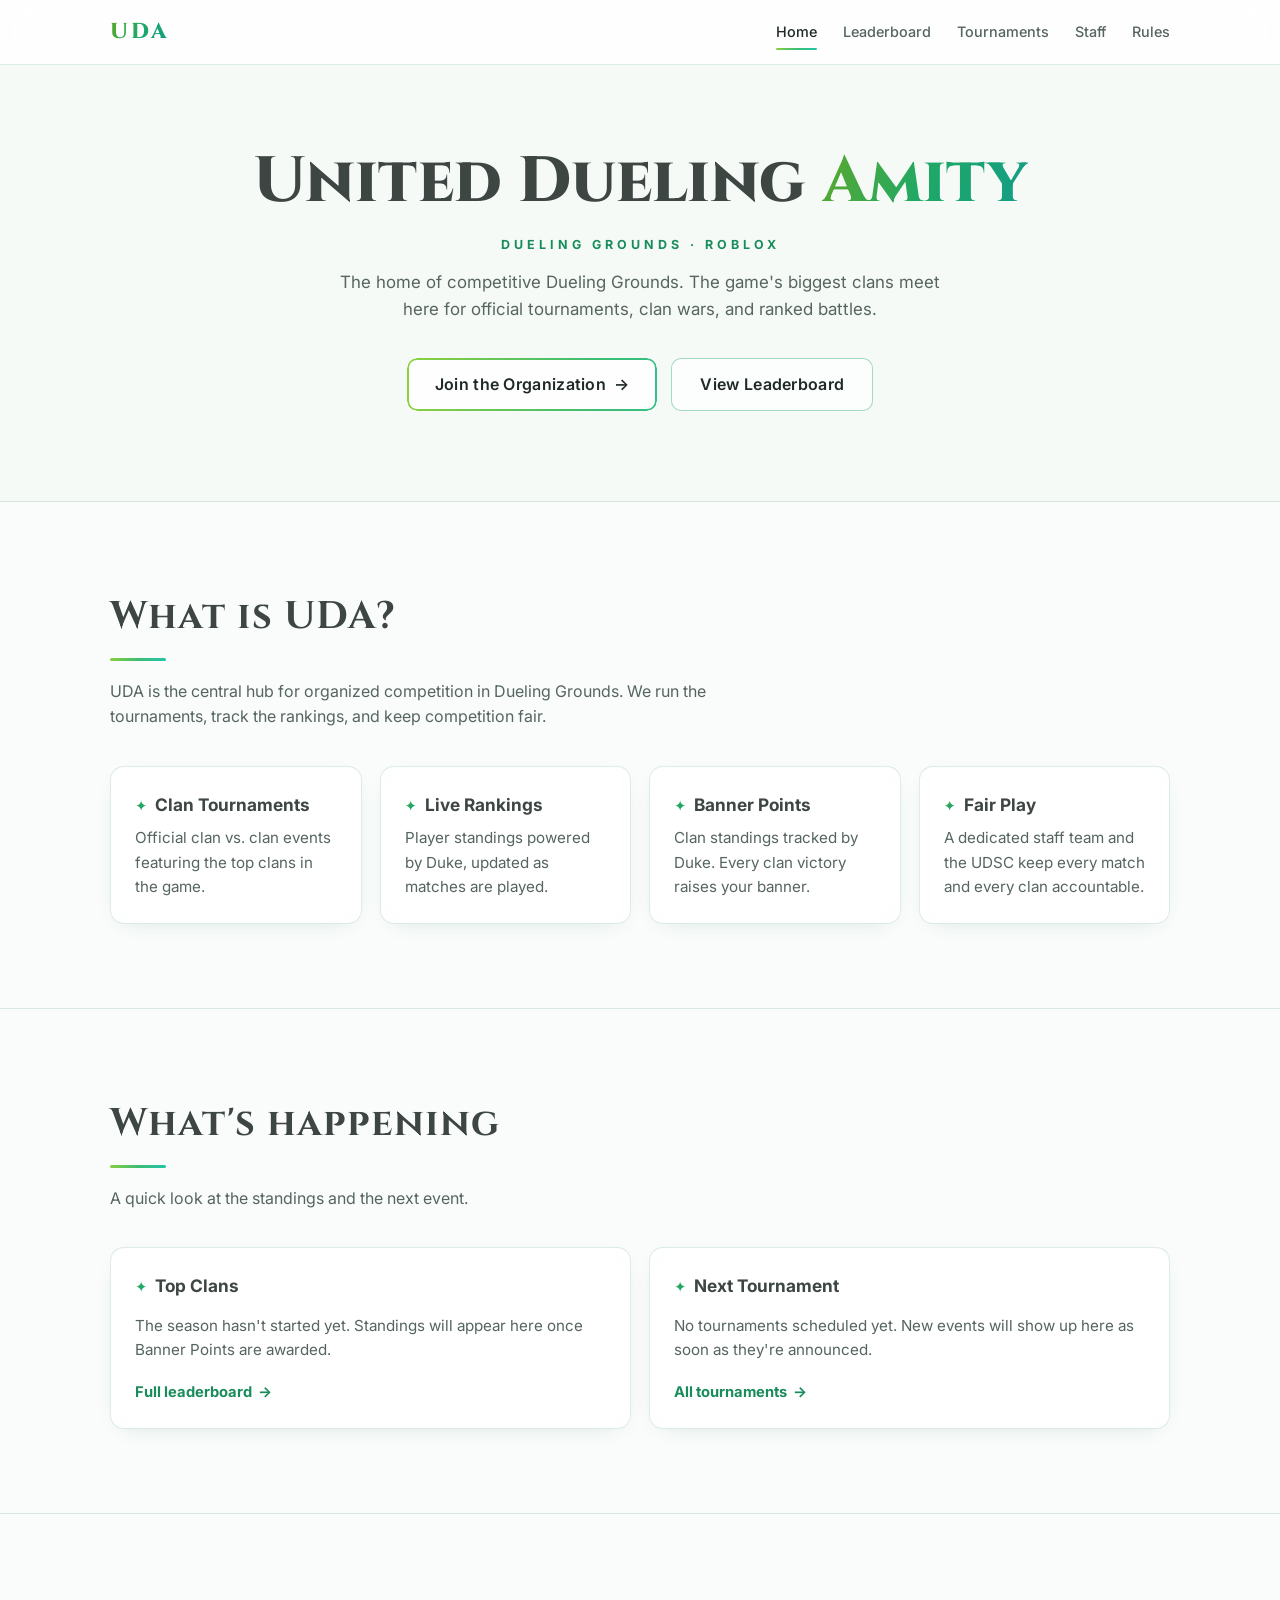
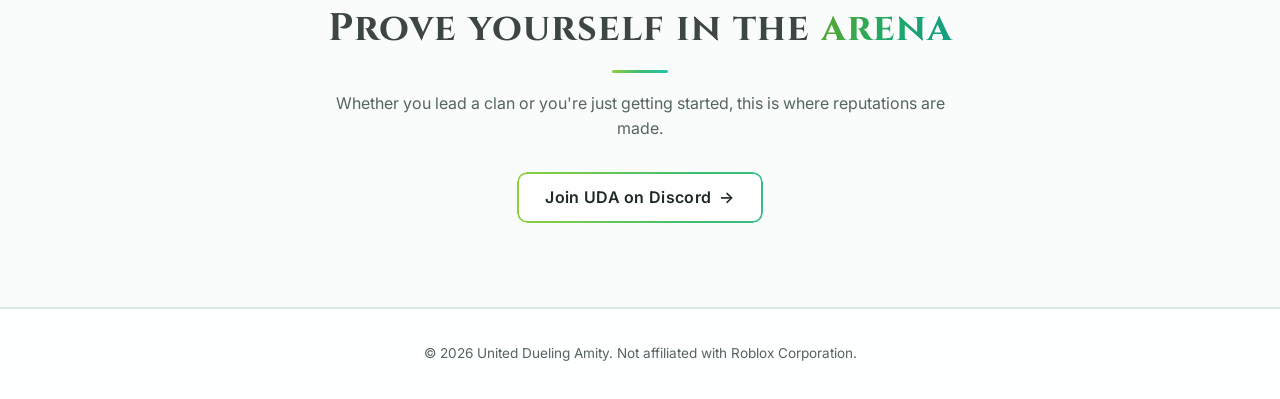
==== index.html @ a8c9b2de "Update Discord invite links in index.html" ====
<!DOCTYPE html>
<html lang="en">
<head>
<meta charset="UTF-8">
<meta name="viewport" content="width=device-width, initial-scale=1.0">
<title>United Dueling Amity (UDA) | Dueling Grounds Clan Tournaments</title>
<meta name="description" content="The United Dueling Amity (UDA) is the home of competitive Dueling Grounds on Roblox. Clan tournaments, live rankings, Banner Points, and the UDSC.">
<meta property="og:title" content="United Dueling Amity (UDA) | Dueling Grounds Clan Tournaments">
<meta property="og:description" content="The United Dueling Amity (UDA) is the home of competitive Dueling Grounds on Roblox. Clan tournaments, live rankings, Banner Points, and the UDSC.">
<meta property="og:type" content="website">
<meta property="og:image" content="https://unitedduelingamity.org/uda-logo.jpg">
<meta name="theme-color" content="#f6faf7">
<link rel="icon" href="favicon.ico" sizes="any">
<link rel="icon" type="image/png" href="favicon.png">
<link rel="apple-touch-icon" href="apple-touch-icon.png">
<link rel="preconnect" href="https://fonts.googleapis.com">
<link rel="preconnect" href="https://fonts.gstatic.com" crossorigin>
<link href="https://fonts.googleapis.com/css2?family=Cinzel:wght@500;700;800&family=Inter:wght@400;500;600;700&display=swap" rel="stylesheet">
<link rel="stylesheet" href="style.css">
<script type="application/ld+json">
{
  "@context": "https://schema.org",
  "@type": "Organization",
  "name": "United Dueling Amity",
  "alternateName": "UDA",
  "url": "https://unitedduelingamity.org",
  "logo": "https://unitedduelingamity.org/uda-logo.jpg",
  "description": "The competitive hub for Dueling Grounds clan tournaments on Roblox."
}
</script>
</head>
<body data-page="home">
<div class="site-bg" aria-hidden="true"></div>

<nav>
  <div class="wrap">
    <a href="./" class="logo"><img src="favicon.png" alt="" onerror="this.remove()"><span class="grad-text">UDA</span></a>
    <button class="menu-btn" aria-label="Menu">&#9776;</button>
    <div class="links">
      <a href="./" data-page="home">Home</a>
      <a href="leaderboard.html" data-page="leaderboard">Leaderboard</a>
      <a href="tournaments.html" data-page="tournaments">Tournaments</a>
      <a href="staff.html" data-page="staff">Staff</a>
      <a href="rules.html" data-page="rules">Rules</a>
    </div>
  </div>
</nav>

<header class="hero">
  <div class="wrap">
    <img class="hero-logo" src="uda-logo.jpg" alt="United Dueling Amity logo"
         onerror="this.remove(); document.getElementById('hero-title').classList.remove('sr-only');">
    <h1 id="hero-title" class="sr-only">United Dueling <span class="grad-text">Amity</span></h1>
    <div class="eyebrow">Dueling Grounds &middot; Roblox</div>
    <p>The home of competitive Dueling Grounds. The game's biggest clans meet here for official tournaments, clan wars, and ranked battles.</p>
    <div class="btns">
      <a class="btn btn-primary" href="https://discord.gg/K6JbJSNu7H" target="_blank" rel="noopener">Join the Organization <span class="arrow">&rarr;</span></a>
      <a class="btn btn-ghost" href="leaderboard.html">View Leaderboard</a>
    </div>
  </div>
</header>

<section id="about">
  <div class="wrap reveal">
    <h2>What is UDA?</h2>
    <div class="divider"></div>
    <p class="sub">UDA is the central hub for organized competition in Dueling Grounds. We run the tournaments, track the rankings, and keep competition fair.</p>
    <div class="grid">
      <div class="card"><h3>Clan Tournaments</h3><p>Official clan vs. clan events featuring the top clans in the game.</p></div>
      <div class="card"><h3>Live Rankings</h3><p>Player standings powered by Duke, updated as matches are played.</p></div>
      <div class="card"><h3>Banner Points</h3><p>Clan standings tracked by Duke. Every clan victory raises your banner.</p></div>
      <div class="card"><h3>Fair Play</h3><p>A dedicated staff team and the UDSC keep every match and every clan accountable.</p></div>
    </div>
  </div>
</section>

<section id="happening">
  <div class="wrap reveal">
    <h2>What's happening</h2>
    <div class="divider"></div>
    <p class="sub">A quick look at the standings and the next event.</p>
    <div class="preview-grid">
      <div class="card preview">
        <h3>Top Clans</h3>
        <div class="preview-body" id="preview-clans">
          <p class="muted">The season hasn't started yet. Standings will appear here once Banner Points are awarded.</p>
        </div>
        <a class="text-link" href="leaderboard.html">Full leaderboard <span>&rarr;</span></a>
      </div>
      <div class="card preview">
        <h3>Next Tournament</h3>
        <div class="preview-body" id="preview-event">
          <p class="muted">No tournaments scheduled yet. New events will show up here as soon as they're announced.</p>
        </div>
        <a class="text-link" href="tournaments.html">All tournaments <span>&rarr;</span></a>
      </div>
    </div>
  </div>
</section>

<section class="cta">
  <div class="wrap reveal">
    <h2>Prove yourself in the <span class="grad-text">arena</span></h2>
    <div class="divider"></div>
    <p class="sub" style="margin: 0 auto 30px;">Whether you lead a clan or you're just getting started, this is where reputations are made.</p>
    <a class="btn btn-primary" href="https://discord.gg/K6JbJSNu7H" target="_blank" rel="noopener">Join UDA on Discord <span class="arrow">&rarr;</span></a>
  </div>
</section>

<footer>
  <div class="wrap">
    &copy; <span data-year></span> United Dueling Amity. Not affiliated with Roblox Corporation.
  </div>
</footer>

<script src="script.js"></script>
</body>
</html>
---- style.css ----
/* ============================================================
   United Dueling Amity (UDA) website styles
   Light theme: white and pale mint, lime to teal accents,
   stone gray headings.
   ============================================================ */
:root {
  --bg: #f6faf7;
  --surface: #ffffff;
  --panel: rgba(255, 255, 255, 0.82);
  --line: rgba(46, 140, 96, 0.16);
  --line-strong: rgba(34, 168, 116, 0.42);
  --text: #1f2a26;
  --muted: #56655e;
  --stone: #3d4642;
  --lime: #8ccf3f;
  --emerald: #28b46e;
  --teal: #22c4aa;
  --deep: #1a8c5c;
  --grad: linear-gradient(110deg, #8ccf3f 0%, #3dbd72 50%, #22c4aa 100%);
  --grad-text: linear-gradient(110deg, #5ea82a 0%, #1fa866 50%, #129c88 100%);
  --radius: 14px;
}
* { box-sizing: border-box; margin: 0; padding: 0; }
html { scroll-behavior: smooth; }
body {
  font-family: 'Inter', system-ui, sans-serif;
  background: var(--bg);
  color: var(--text);
  line-height: 1.6;
  overflow-x: hidden;
}

/* Full-site background: white center with lime and teal wisps at the sides */
.site-bg {
  position: fixed; inset: 0; z-index: -2; pointer-events: none;
  background: var(--bg) url("background.jpg") center top / cover no-repeat;
}
/* Sections below the hero sit on a light veil so the wisps stay subtle */
section { background: rgba(250, 253, 251, 0.78); backdrop-filter: blur(2px); -webkit-backdrop-filter: blur(2px); }
footer { background: rgba(255, 255, 255, 0.9); }
a { color: inherit; text-decoration: none; }
.wrap { max-width: 1100px; margin: 0 auto; padding: 0 20px; }
.grad-text {
  background: var(--grad-text);
  -webkit-background-clip: text; background-clip: text;
  color: transparent;
}
.sr-only {
  position: absolute; width: 1px; height: 1px; padding: 0; margin: -1px;
  overflow: hidden; clip: rect(0 0 0 0); white-space: nowrap; border: 0;
}

/* Nav */
nav {
  position: sticky; top: 0; z-index: 50;
  background: rgba(255, 255, 255, 0.82);
  backdrop-filter: blur(12px);
  -webkit-backdrop-filter: blur(12px);
  border-bottom: 1px solid var(--line);
}
nav .wrap { display: flex; align-items: center; justify-content: space-between; height: 64px; }
.logo { display: flex; align-items: center; gap: 10px; font-family: 'Cinzel', serif; font-weight: 800; font-size: 1.35rem; letter-spacing: 3px; }
.logo img { width: 36px; height: 36px; border-radius: 50%; object-fit: cover; box-shadow: 0 0 0 2px #fff, 0 0 0 3px var(--line-strong); }
.links { display: flex; gap: 26px; font-size: 0.9rem; color: var(--muted); font-weight: 500; }
.links a { position: relative; padding: 4px 0; transition: color .25s; }
.links a::after {
  content: ""; position: absolute; left: 0; bottom: -2px; height: 2px; width: 100%;
  background: var(--grad); border-radius: 2px;
  transform: scaleX(0); transform-origin: left; transition: transform .3s ease;
}
.links a:hover { color: var(--text); }
.links a:hover::after { transform: scaleX(1); }
.menu-btn { display: none; background: none; border: 0; color: var(--text); font-size: 1.5rem; cursor: pointer; }

/* Hero */
.hero {
  padding: 64px 0 90px;
  text-align: center;
  position: relative;
  border-bottom: 1px solid var(--line);
}
/* Logo shown as a dark round medallion so its black background fits the light page */
.hero-logo {
  width: min(340px, 72vw); aspect-ratio: 1; margin: 0 auto 26px; display: block;
  object-fit: cover; border-radius: 50%;
  background: #000;
  box-shadow:
    0 0 0 5px #ffffff,
    0 0 0 7px rgba(40, 180, 110, 0.55),
    0 22px 60px -12px rgba(26, 140, 92, 0.45),
    0 0 90px 10px rgba(140, 207, 63, 0.18);
  animation: float 7s ease-in-out infinite;
}
@keyframes float {
  0%, 100% { transform: translateY(0); }
  50% { transform: translateY(-8px); }
}
.eyebrow { color: var(--deep); font-weight: 700; letter-spacing: 4px; font-size: 0.78rem; text-transform: uppercase; }
.hero h1 {
  font-family: 'Cinzel', serif; font-weight: 800; color: var(--stone);
  font-size: clamp(2.2rem, 6vw, 4rem); line-height: 1.1;
  margin: 18px 0;
}
.hero p { color: var(--muted); max-width: 600px; margin: 14px auto 34px; font-size: 1.06rem; }
.btns { display: flex; gap: 14px; justify-content: center; flex-wrap: wrap; }

/* Buttons */
.btn {
  position: relative; overflow: hidden; isolation: isolate; display: inline-flex; align-items: center; gap: 8px;
  padding: 13px 28px; border-radius: 10px; font-weight: 600; letter-spacing: .3px;
  transition: transform .25s ease, box-shadow .3s ease, background .3s ease, border-color .3s;
}
/* Hollow button with an animated lime to teal outline */
.btn-primary {
  color: var(--text);
  background: rgba(255, 255, 255, 0.75);
}
.btn-primary::before,
.tab.active::before {
  content: ""; position: absolute; inset: 0; border-radius: inherit; padding: 2px;
  background: linear-gradient(90deg, #8ccf3f, #3dbd72, #22c4aa, #3dbd72, #8ccf3f);
  background-size: 300% 100%;
  animation: flow 4s linear infinite;
  -webkit-mask: linear-gradient(#000 0 0) content-box, linear-gradient(#000 0 0);
  -webkit-mask-composite: xor;
          mask: linear-gradient(#000 0 0) content-box, linear-gradient(#000 0 0);
          mask-composite: exclude;
  pointer-events: none; z-index: -1;
}
@keyframes flow {
  from { background-position: 0% 50%; }
  to { background-position: 300% 50%; }
}
.btn-primary:hover {
  transform: translateY(-2px);
  background: rgba(140, 207, 63, 0.10);
  box-shadow: 0 10px 28px -12px rgba(26, 140, 92, 0.5);
}
.btn-primary:hover::before { animation-duration: 1.6s; }

/* Click effect: ripple from the click point plus a soft pulse */
.ripple {
  position: absolute; border-radius: 50%; pointer-events: none; z-index: -1;
  width: 16px; height: 16px; margin: -8px 0 0 -8px;
  background: radial-gradient(circle, rgba(140, 207, 63, 0.55), rgba(34, 196, 170, 0.25) 45%, transparent 70%);
  transform: scale(0);
  animation: ripple .55s ease-out forwards;
}
@keyframes ripple {
  to { transform: scale(22); opacity: 0; }
}
.btn.clicked, .tab.clicked { animation: press .4s ease; }
.btn.clicked { box-shadow: 0 0 0 1px rgba(40, 180, 110, 0.25), 0 0 26px -2px rgba(40, 180, 110, 0.55); }
.btn-primary.clicked::before { animation-duration: .6s; filter: brightness(1.15); }
@keyframes press {
  0% { transform: scale(1); }
  35% { transform: scale(.95); }
  100% { transform: scale(1); }
}

.btn-ghost {
  color: var(--text);
  border: 1px solid var(--line-strong);
  background: rgba(255, 255, 255, 0.7);
}
.btn-ghost:hover {
  transform: translateY(-2px);
  border-color: var(--emerald);
  background: rgba(255, 255, 255, 0.95);
  box-shadow: 0 8px 26px -14px rgba(26, 140, 92, 0.5);
}

.btn .arrow { transition: transform .25s ease; }
.btn:hover .arrow { transform: translateX(3px); }

/* Sections */
section { padding: 84px 0; border-bottom: 1px solid var(--line); }
h2 { font-family: 'Cinzel', serif; font-weight: 700; color: var(--stone); font-size: clamp(1.7rem, 4vw, 2.4rem); margin-bottom: 10px; letter-spacing: 1px; }
.divider { width: 56px; height: 3px; background: var(--grad); border-radius: 2px; margin: 4px 0 18px; }
.sub { color: var(--muted); margin-bottom: 36px; max-width: 640px; }
.grid { display: grid; grid-template-columns: repeat(auto-fit, minmax(240px, 1fr)); gap: 18px; }
.card {
  position: relative;
  background: var(--panel); border: 1px solid var(--line);
  border-radius: var(--radius); padding: 24px;
  backdrop-filter: blur(6px);
  box-shadow: 0 6px 22px -16px rgba(20, 80, 50, 0.35);
  transition: transform .3s ease, border-color .3s ease, box-shadow .3s ease;
}
.card:hover {
  transform: translateY(-3px);
  border-color: var(--line-strong);
  box-shadow: 0 16px 34px -18px rgba(26, 140, 92, 0.45);
}
.card h3 { font-size: 1.08rem; margin-bottom: 8px; color: var(--stone); font-weight: 700; }
.card h3::before {
  content: "\2726"; margin-right: 8px; font-size: .85em;
  background: var(--grad-text); -webkit-background-clip: text; background-clip: text; color: transparent;
}
.card p { color: var(--muted); font-size: 0.95rem; }

/* Leaderboard */
.tabs { display: flex; gap: 8px; margin-bottom: 18px; flex-wrap: wrap; }
.tab {
  position: relative; overflow: hidden; isolation: isolate;
  padding: 9px 18px; border-radius: 999px; border: 1px solid var(--line);
  background: var(--panel); color: var(--muted); cursor: pointer; font: inherit; font-weight: 600; font-size: .9rem;
  transition: color .25s, border-color .25s, transform .2s, box-shadow .3s;
}
.tab:hover { color: var(--text); border-color: var(--line-strong); transform: translateY(-1px); }
.tab.active {
  color: var(--text); border-color: transparent;
  background: rgba(140, 207, 63, 0.10);
  box-shadow: 0 6px 20px -12px rgba(26, 140, 92, 0.5);
}
.board { background: var(--panel); border: 1px solid var(--line); border-radius: var(--radius); overflow: hidden; box-shadow: 0 6px 22px -16px rgba(20, 80, 50, 0.35); }
table { width: 100%; border-collapse: collapse; }
th, td { padding: 14px 18px; text-align: left; }
th { background: rgba(40, 180, 110, 0.08); color: var(--muted); font-size: 0.76rem; letter-spacing: 1.5px; text-transform: uppercase; font-weight: 700; }
tbody tr { transition: background .2s; }
tbody tr:hover { background: rgba(140, 207, 63, 0.08); }
tr + tr td { border-top: 1px solid var(--line); }
td.rank { font-weight: 700; width: 70px; color: var(--muted); }
td.score { text-align: right; font-weight: 700; color: var(--stone); font-variant-numeric: tabular-nums; }
th.score { text-align: right; }
.r1 { color: #c18a1c !important; } .r2 { color: #7f8a85 !important; } .r3 { color: #a8693a !important; }
.note { color: var(--muted); font-size: 0.82rem; margin-top: 12px; }

/* Tournaments */
.event { display: flex; gap: 18px; align-items: flex-start; }
.date {
  min-width: 64px; text-align: center; border-radius: 10px; padding: 8px 6px;
  border: 1px solid var(--line-strong);
  background: rgba(140, 207, 63, 0.10);
}
.date .m { font-size: 0.7rem; color: var(--deep); font-weight: 700; letter-spacing: 1.5px; }
.date .d { font-size: 1.5rem; font-weight: 700; font-family: 'Cinzel', serif; color: var(--stone); }
.tag {
  display: inline-block; font-size: 0.7rem; font-weight: 700; padding: 3px 10px; letter-spacing: .5px;
  border-radius: 999px; background: rgba(40, 180, 110, 0.12); color: var(--deep); margin-bottom: 6px;
}
.event h3::before { content: none; }

.empty {
  text-align: center; padding: 44px 24px;
  border: 1px dashed var(--line-strong); border-radius: var(--radius);
  background: rgba(255, 255, 255, 0.65);
}
.empty-icon {
  font-size: 1.6rem; margin-bottom: 6px;
  background: var(--grad-text); -webkit-background-clip: text; background-clip: text; color: transparent;
}
.empty h3 { font-size: 1.1rem; color: var(--stone); margin-bottom: 6px; font-weight: 700; }
.empty p { color: var(--muted); font-size: .95rem; max-width: 440px; margin: 0 auto; }
#tournament-list:empty { display: none; }
.grid:empty { display: none; }

/* Rules */
ol.rules { counter-reset: r; list-style: none; display: grid; gap: 12px; }
ol.rules li {
  counter-increment: r; background: var(--panel); border: 1px solid var(--line);
  border-radius: 10px; padding: 16px 18px 16px 60px; position: relative; color: var(--muted);
  box-shadow: 0 4px 16px -14px rgba(20, 80, 50, 0.35);
  transition: border-color .3s;
}
ol.rules li:hover { border-color: var(--line-strong); }
ol.rules li strong { color: var(--text); }
ol.rules li::before {
  content: counter(r); position: absolute; left: 20px; top: 13px;
  font-family: 'Cinzel', serif; font-weight: 800; font-size: 1.25rem;
  background: var(--grad-text); -webkit-background-clip: text; background-clip: text; color: transparent;
}

/* CTA + footer */
.cta { text-align: center; position: relative; }
.cta .divider { margin: 4px auto 18px; }
footer { padding: 34px 0; color: var(--muted); font-size: 0.85rem; text-align: center; border-top: 1px solid var(--line); }

/* Fade-in on scroll */
.reveal { opacity: 0; transform: translateY(14px); transition: opacity .7s ease, transform .7s ease; }
.reveal.in { opacity: 1; transform: none; }

/* Active page in the nav */
.links a.active { color: var(--text); }
.links a.active::after { transform: scaleX(1); }

/* Header used on inner pages */
.page-hero {
  padding: 70px 0 56px; text-align: center;
  border-bottom: 1px solid var(--line);
}
.page-hero h1 {
  font-family: 'Cinzel', serif; font-weight: 800; letter-spacing: 1px; color: var(--stone);
  font-size: clamp(2.2rem, 6vw, 3.4rem); line-height: 1.1; margin: 14px 0 12px;
  text-shadow: 0 1px 0 #fff;
}
.page-hero p { color: var(--muted); max-width: 560px; margin: 0 auto; font-size: 1.04rem; }
.page-hero .divider { margin: 18px auto 0; }

/* Smaller sub-headings inside a page */
h2.small { font-size: clamp(1.3rem, 3vw, 1.7rem); }
.stack > * + * { margin-top: 64px; }

/* Home page previews */
.preview-grid { display: grid; grid-template-columns: repeat(auto-fit, minmax(300px, 1fr)); gap: 18px; }
.preview { display: flex; flex-direction: column; }
.preview .preview-body { flex: 1; margin: 6px 0 18px; }
.mini-row {
  display: flex; align-items: center; gap: 14px; padding: 10px 0;
  border-top: 1px solid var(--line); font-size: .95rem;
}
.mini-row:first-child { border-top: 0; }
.mini-row .pos { font-weight: 700; width: 28px; }
.mini-row .who { flex: 1; color: var(--text); }
.mini-row .pts { font-weight: 700; color: var(--stone); font-variant-numeric: tabular-nums; }
.preview .muted { color: var(--muted); font-size: .95rem; }
.text-link {
  align-self: flex-start; font-weight: 700; font-size: .92rem; color: var(--deep);
  display: inline-flex; gap: 6px; align-items: center;
}
.text-link span { transition: transform .25s ease; }
.text-link:hover span { transform: translateX(3px); }

.empty.compact { padding: 30px 20px; }
.callout { display: flex; gap: 18px; align-items: center; justify-content: space-between; flex-wrap: wrap; }
.callout p { margin: 0; }

@media (max-width: 760px) {
  .links {
    display: none; position: absolute; top: 64px; left: 0; right: 0;
    flex-direction: column; gap: 0; background: #fff; border-bottom: 1px solid var(--line);
  }
  .links.open { display: flex; }
  .links a { padding: 14px 20px; border-top: 1px solid var(--line); }
  .links a::after { display: none; }
  .menu-btn { display: block; }
  th, td { padding: 12px 12px; }
  section { padding: 60px 0; }
  .hero { padding: 40px 0 70px; }
  .page-hero { padding: 48px 0 40px; }
  .callout { flex-direction: column; align-items: flex-start; }
}

@media (prefers-reduced-motion: reduce) {
  *, *::before, *::after { animation: none !important; transition: none !important; }
  .reveal { opacity: 1; transform: none; }
}
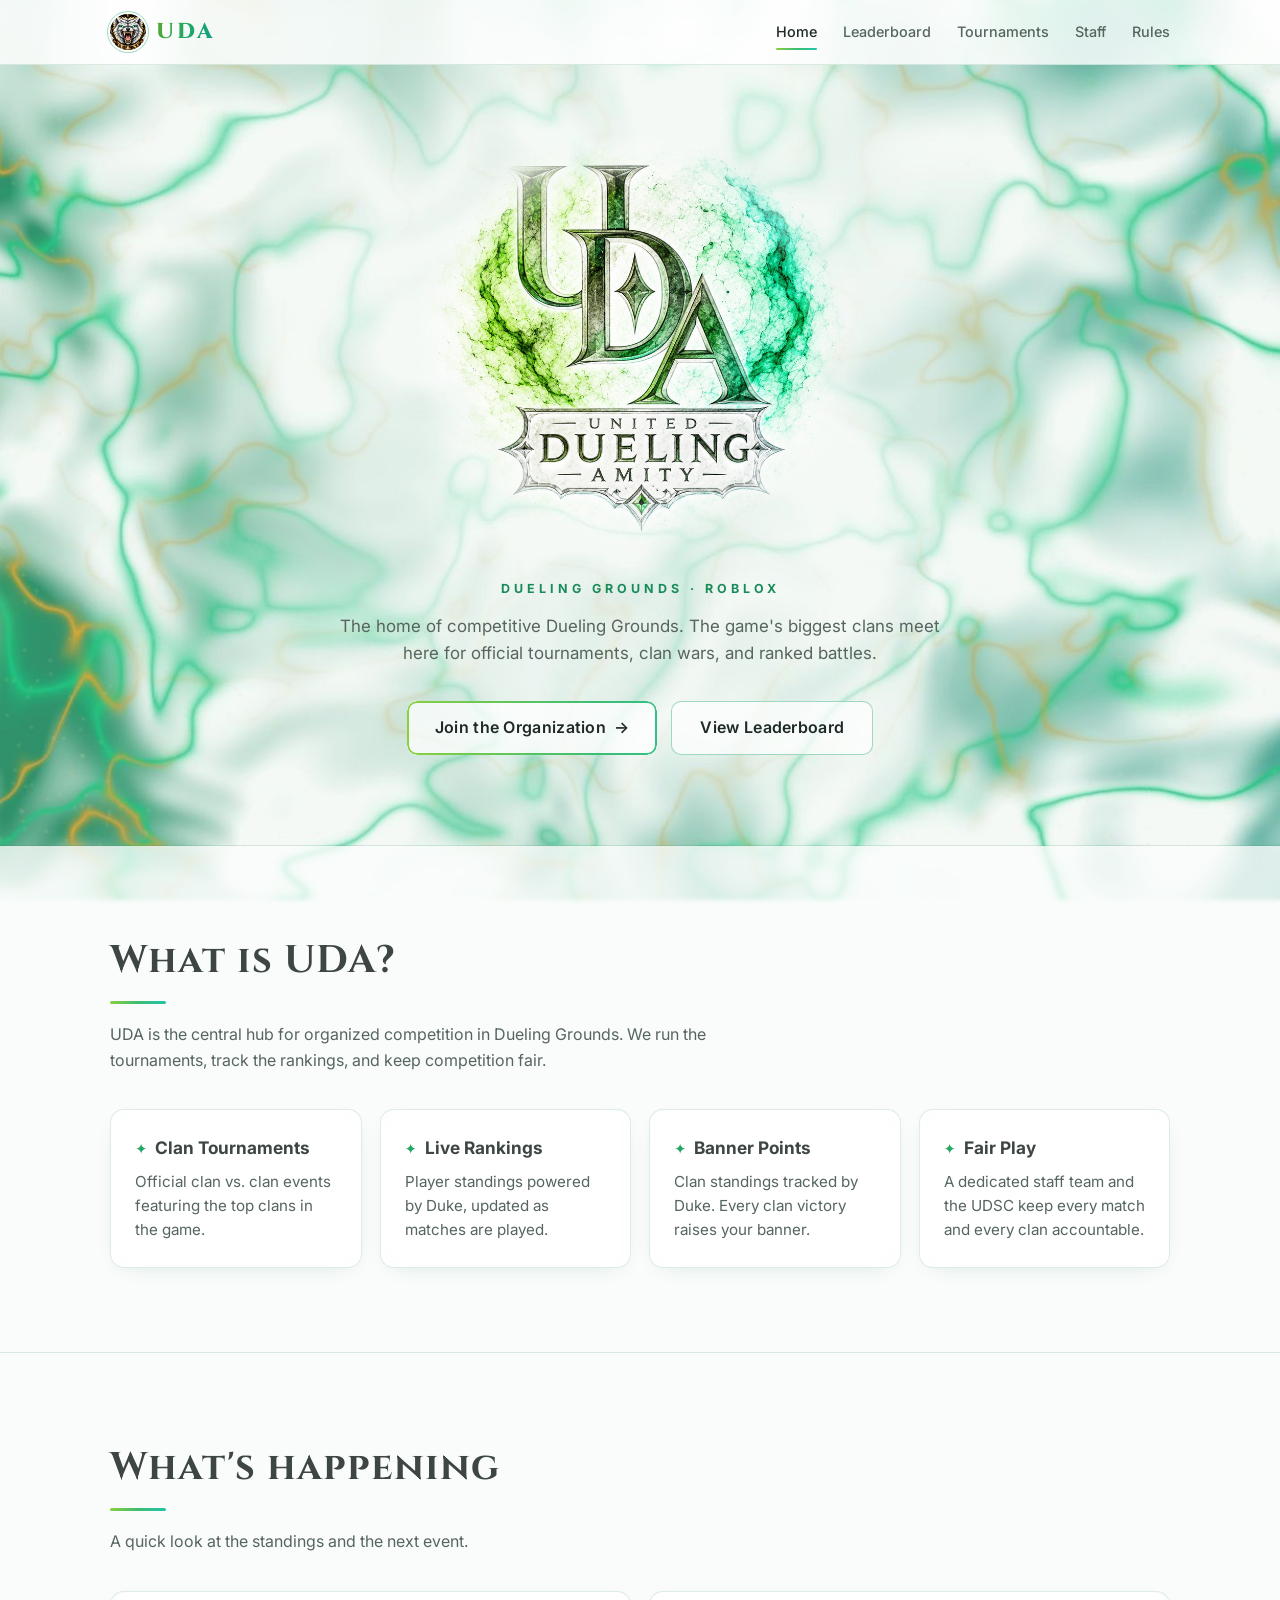
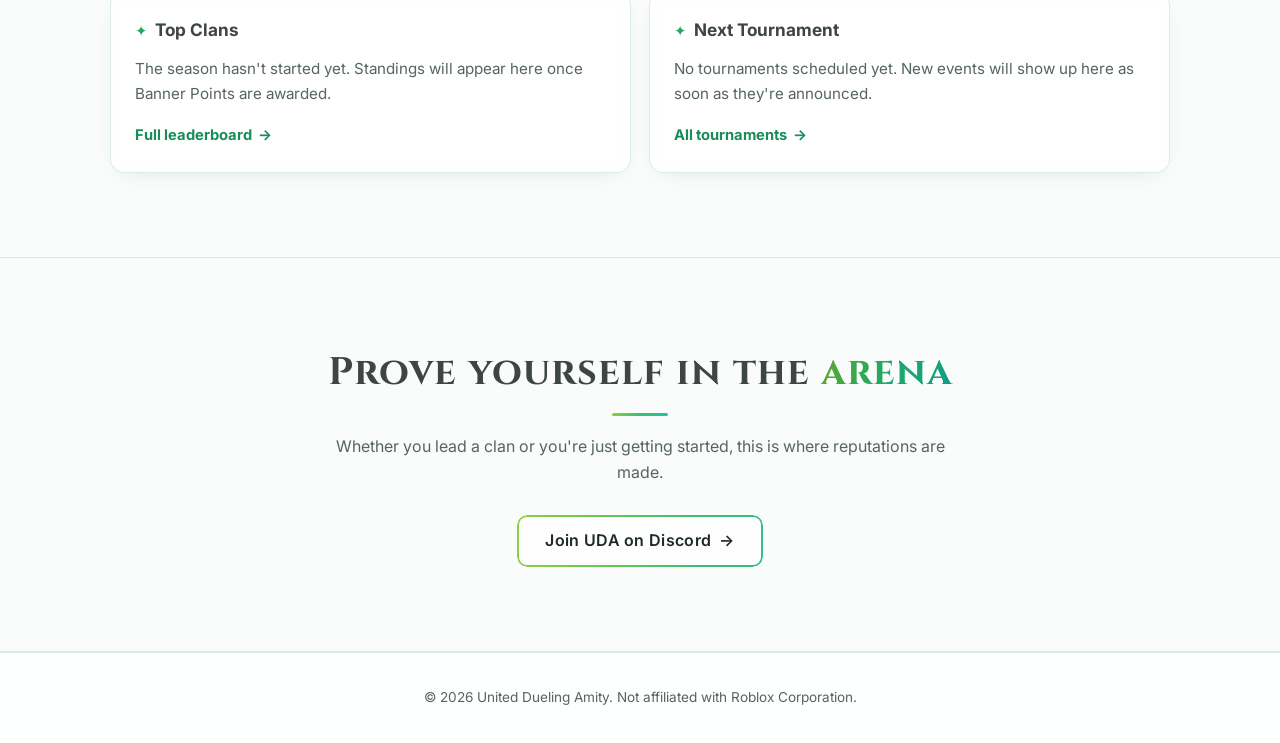
==== commit 3323fd99: "Update index.html" ====
--- a/index.html
+++ b/index.html
@@ -10,9 +10,8 @@
 <meta property="og:type" content="website">
 <meta property="og:image" content="https://unitedduelingamity.org/uda-logo.jpg">
 <meta name="theme-color" content="#f6faf7">
-<link rel="icon" href="favicon.ico" sizes="any">
-<link rel="icon" type="image/png" href="favicon.png">
-<link rel="apple-touch-icon" href="apple-touch-icon.png">
+<link rel="icon" type="image/png" href="[data-uri]">
+<link rel="apple-touch-icon" href="[data-uri]">
 <link rel="preconnect" href="https://fonts.googleapis.com">
 <link rel="preconnect" href="https://fonts.gstatic.com" crossorigin>
 <link href="https://fonts.googleapis.com/css2?family=Cinzel:wght@500;700;800&family=Inter:wght@400;500;600;700&display=swap" rel="stylesheet">
@@ -34,7 +33,7 @@
 
 <nav>
   <div class="wrap">
-    <a href="./" class="logo"><img src="favicon.png" alt="" onerror="this.remove()"><span class="grad-text">UDA</span></a>
+    <a href="./" class="logo"><img src="[data-uri]" alt="" onerror="this.remove()"><span class="grad-text">UDA</span></a>
     <button class="menu-btn" aria-label="Menu">&#9776;</button>
     <div class="links">
       <a href="./" data-page="home">Home</a>
@@ -48,7 +47,7 @@
 
 <header class="hero">
   <div class="wrap">
-    <img class="hero-logo" src="uda-logo.jpg" alt="United Dueling Amity logo"
+    <img class="hero-logo" src="[data-uri]" alt="United Dueling Amity logo" style="width: min(460px, 86vw); aspect-ratio: auto; border-radius: 0; background: none; box-shadow: none; object-fit: contain; -webkit-mask-image: radial-gradient(ellipse closest-side, #000 72%, transparent 100%); mask-image: radial-gradient(ellipse closest-side, #000 72%, transparent 100%);"
          onerror="this.remove(); document.getElementById('hero-title').classList.remove('sr-only');">
     <h1 id="hero-title" class="sr-only">United Dueling <span class="grad-text">Amity</span></h1>
     <div class="eyebrow">Dueling Grounds &middot; Roblox</div>
--- a/style.css
+++ b/style.css
@@ -33,7 +33,7 @@
 /* Full-site background: white center with lime and teal wisps at the sides */
 .site-bg {
   position: fixed; inset: 0; z-index: -2; pointer-events: none;
-  background: var(--bg) url("background.jpg") center top / cover no-repeat;
+  background: var(--bg) url("[data-uri]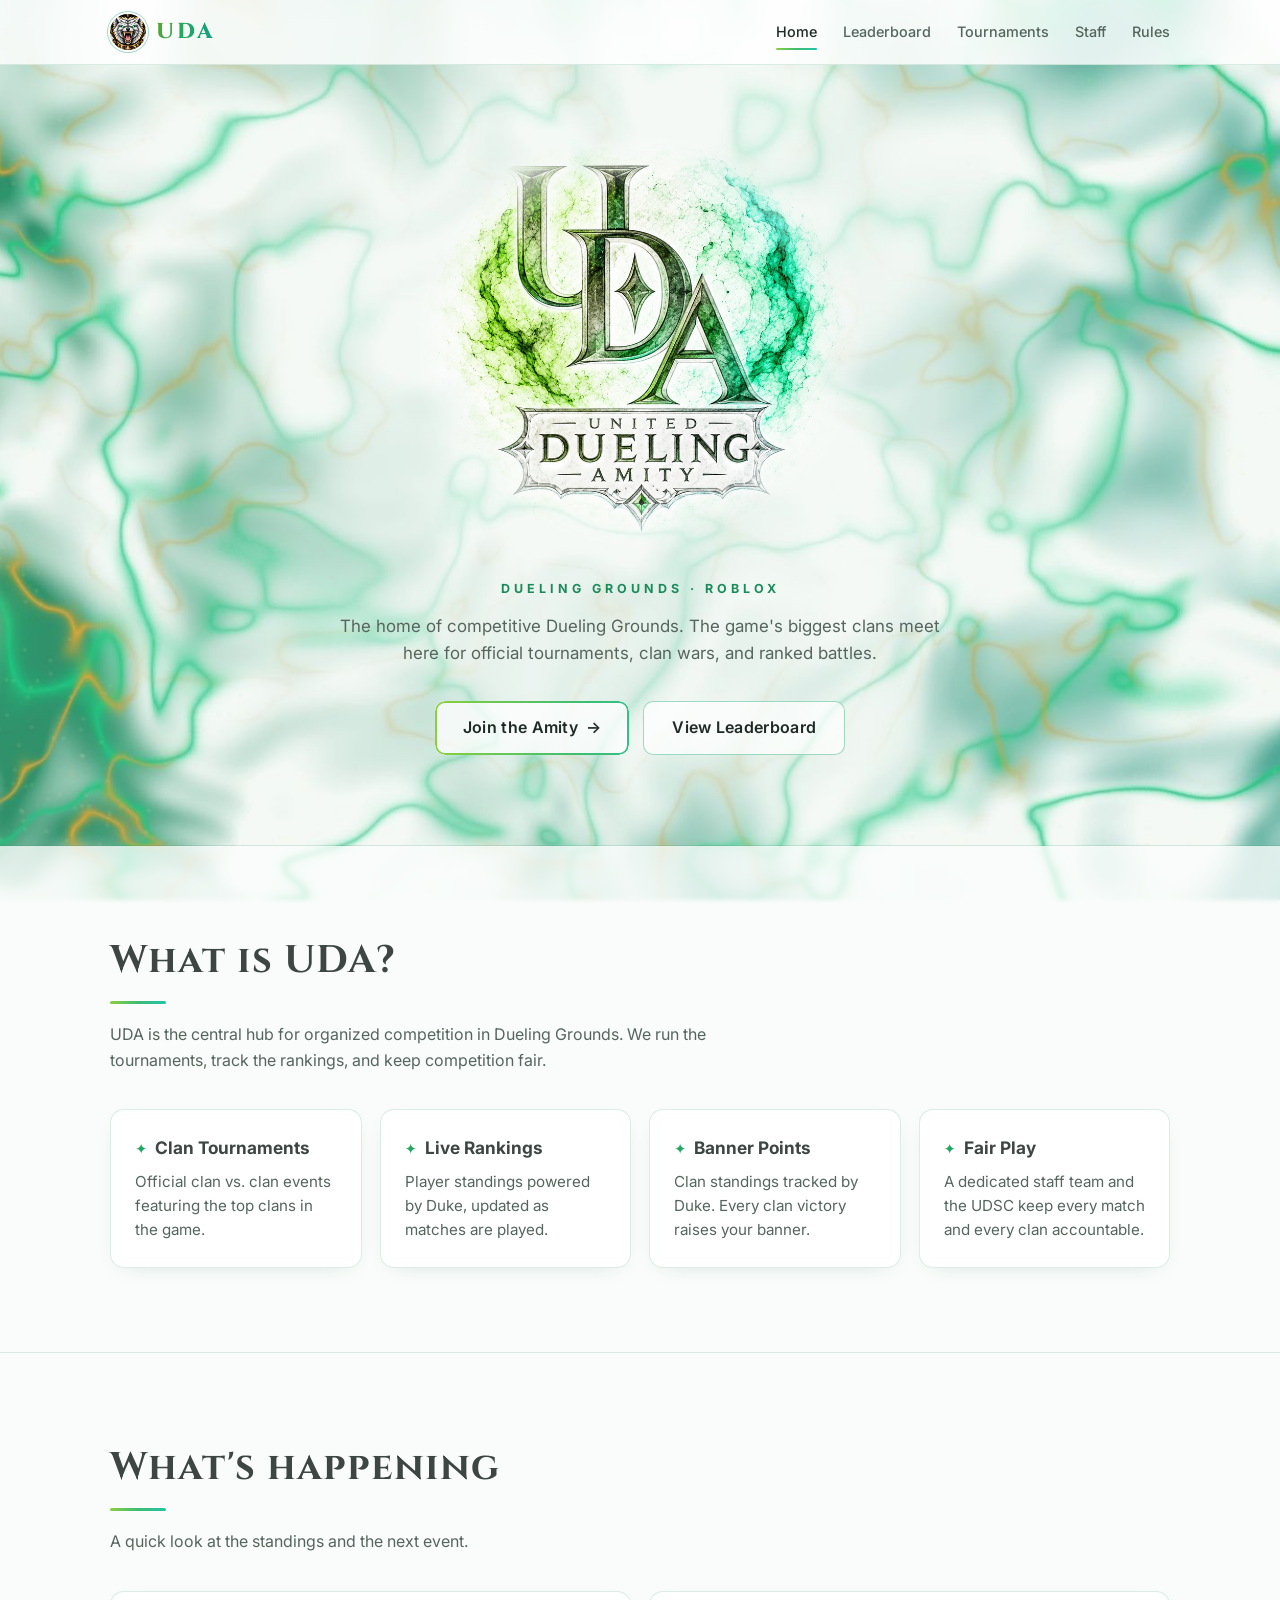
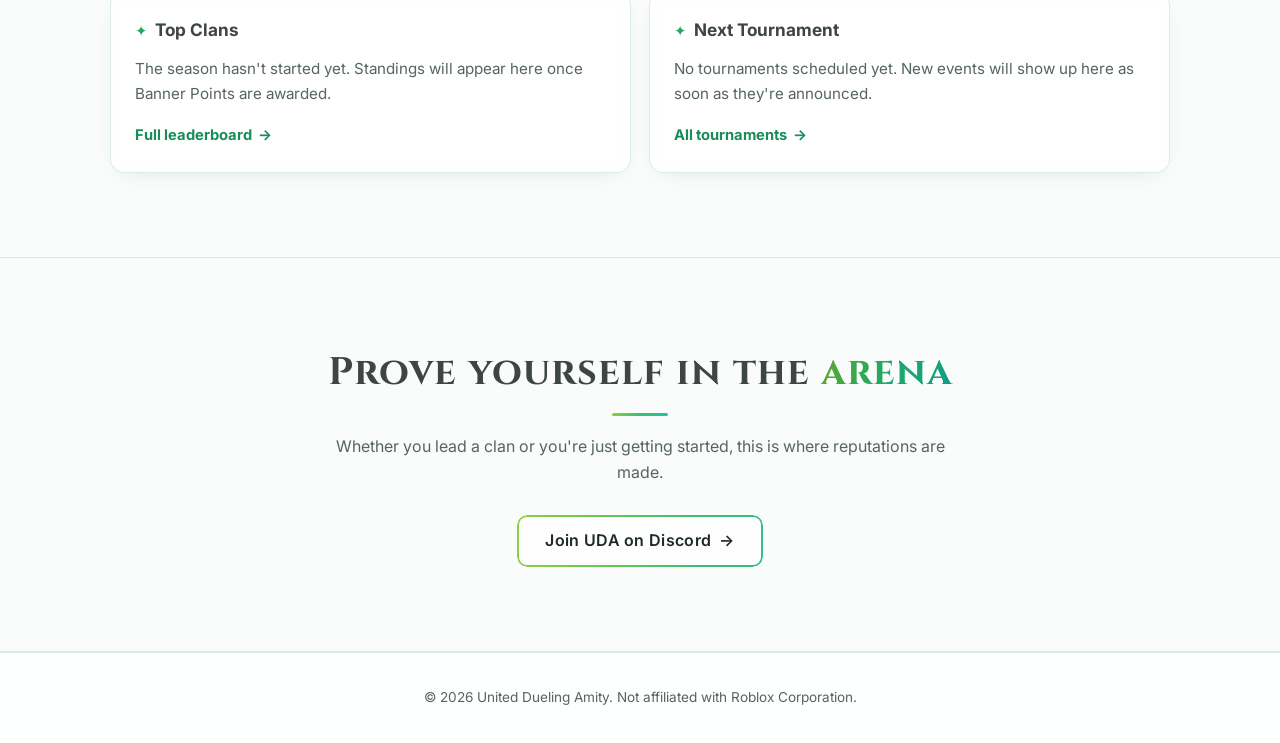
==== commit c0060cc6: "Update index.html" ====
--- a/index.html
+++ b/index.html
@@ -53,7 +53,7 @@
     <div class="eyebrow">Dueling Grounds &middot; Roblox</div>
     <p>The home of competitive Dueling Grounds. The game's biggest clans meet here for official tournaments, clan wars, and ranked battles.</p>
     <div class="btns">
-      <a class="btn btn-primary" href="https://discord.gg/K6JbJSNu7H" target="_blank" rel="noopener">Join the Organization <span class="arrow">&rarr;</span></a>
+      <a class="btn btn-primary" href="https://discord.gg/K6JbJSNu7H" target="_blank" rel="noopener">Join the Amity <span class="arrow">&rarr;</span></a>
       <a class="btn btn-ghost" href="leaderboard.html">View Leaderboard</a>
     </div>
   </div>
--- a/style.css
+++ b/style.css
@@ -185,13 +185,15 @@
   border-radius: var(--radius); padding: 24px;
   backdrop-filter: blur(6px);
   box-shadow: 0 6px 22px -16px rgba(20, 80, 50, 0.35);
-  transition: transform .3s ease, border-color .3s ease, box-shadow .3s ease;
+  transition: transform .3s ease, border-color .3s ease, box-shadow .3s ease, background .3s ease;
 }
 .card:hover {
   transform: translateY(-3px);
-  border-color: var(--line-strong);
-  box-shadow: 0 16px 34px -18px rgba(26, 140, 92, 0.45);
-}
+  background: linear-gradient(160deg, #dff2e7 0%, #cdeadb 100%);
+  border-color: rgba(26, 140, 92, 0.55);
+  box-shadow: 0 16px 34px -18px rgba(26, 140, 92, 0.55);
+}
+.card.callout:hover, .card.preview:hover { background: linear-gradient(160deg, #e6f5ec 0%, #d8efe2 100%); }
 .card h3 { font-size: 1.08rem; margin-bottom: 8px; color: var(--stone); font-weight: 700; }
 .card h3::before {
   content: "\2726"; margin-right: 8px; font-size: .85em;
@@ -261,9 +263,9 @@
   counter-increment: r; background: var(--panel); border: 1px solid var(--line);
   border-radius: 10px; padding: 16px 18px 16px 60px; position: relative; color: var(--muted);
   box-shadow: 0 4px 16px -14px rgba(20, 80, 50, 0.35);
-  transition: border-color .3s;
-}
-ol.rules li:hover { border-color: var(--line-strong); }
+  transition: border-color .3s, background .3s;
+}
+ol.rules li:hover { border-color: rgba(26, 140, 92, 0.55); background: linear-gradient(160deg, #dff2e7 0%, #cdeadb 100%); }
 ol.rules li strong { color: var(--text); }
 ol.rules li::before {
   content: counter(r); position: absolute; left: 20px; top: 13px;
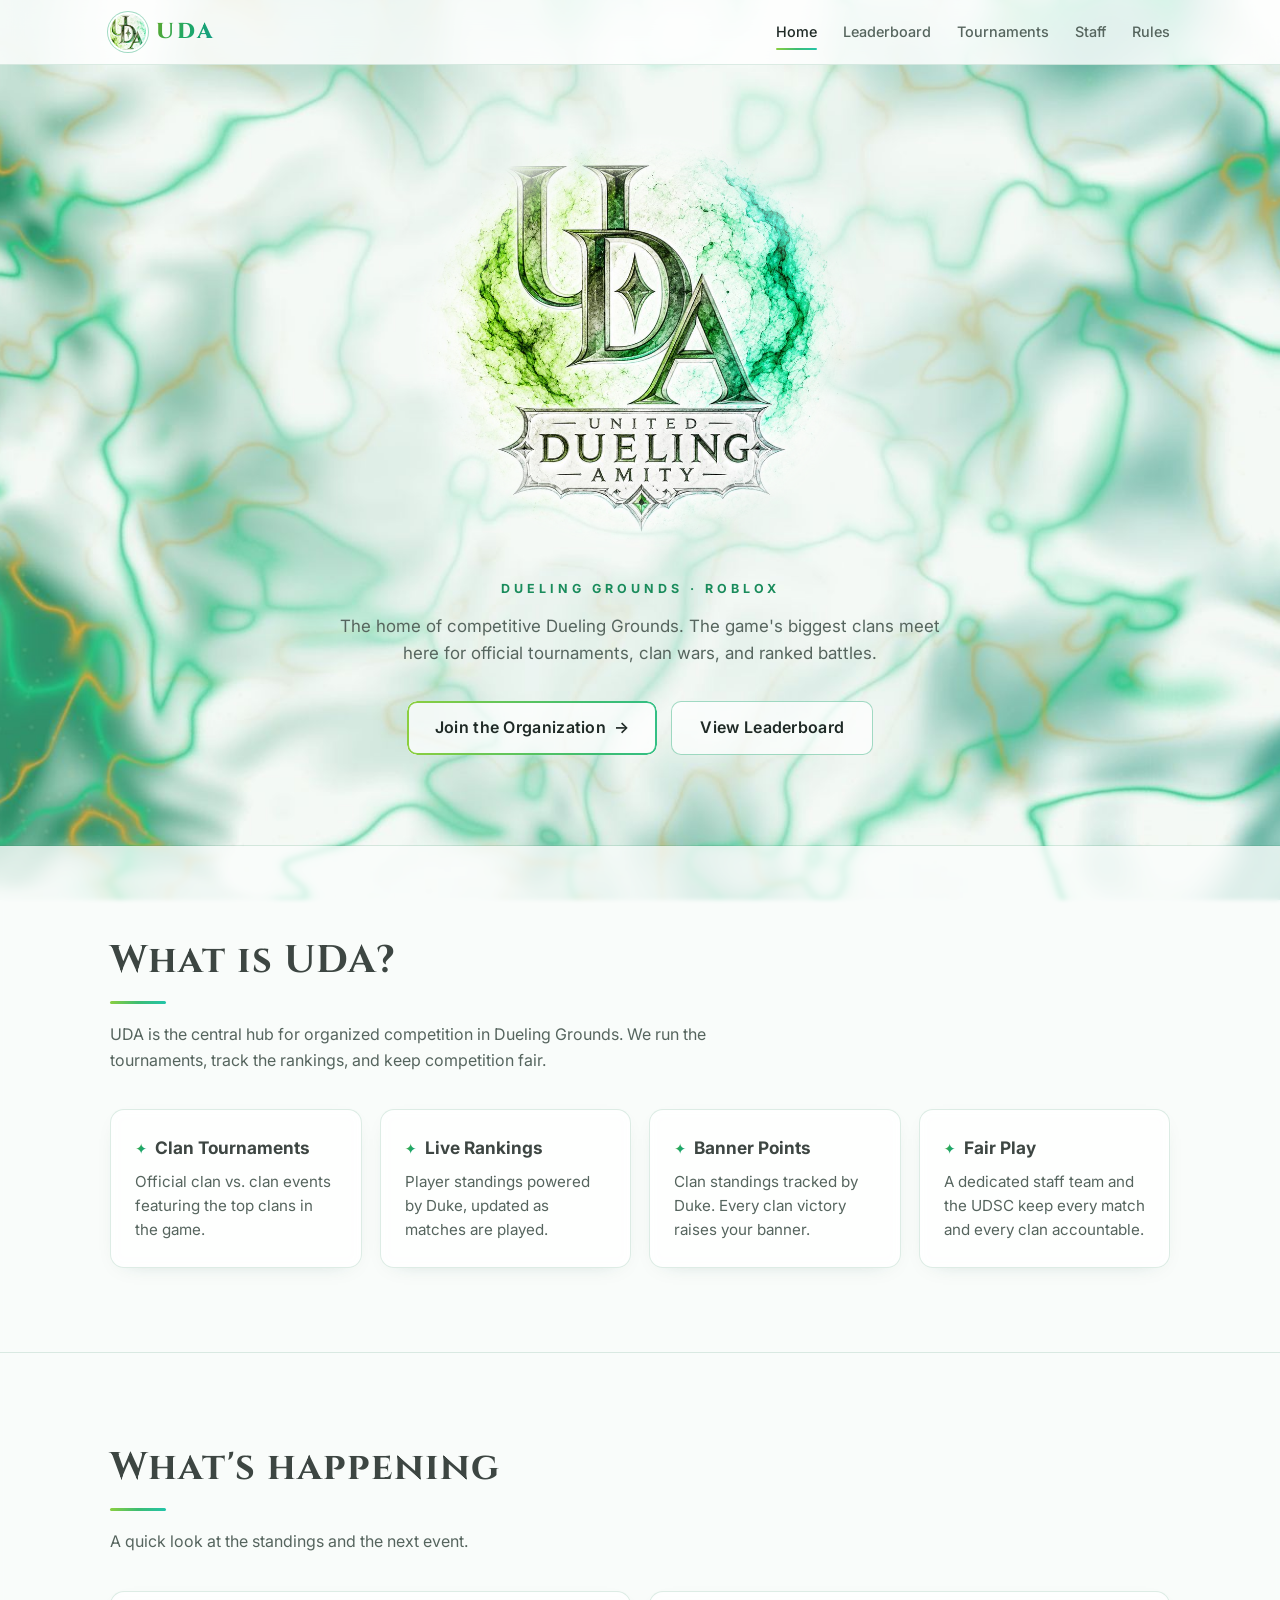
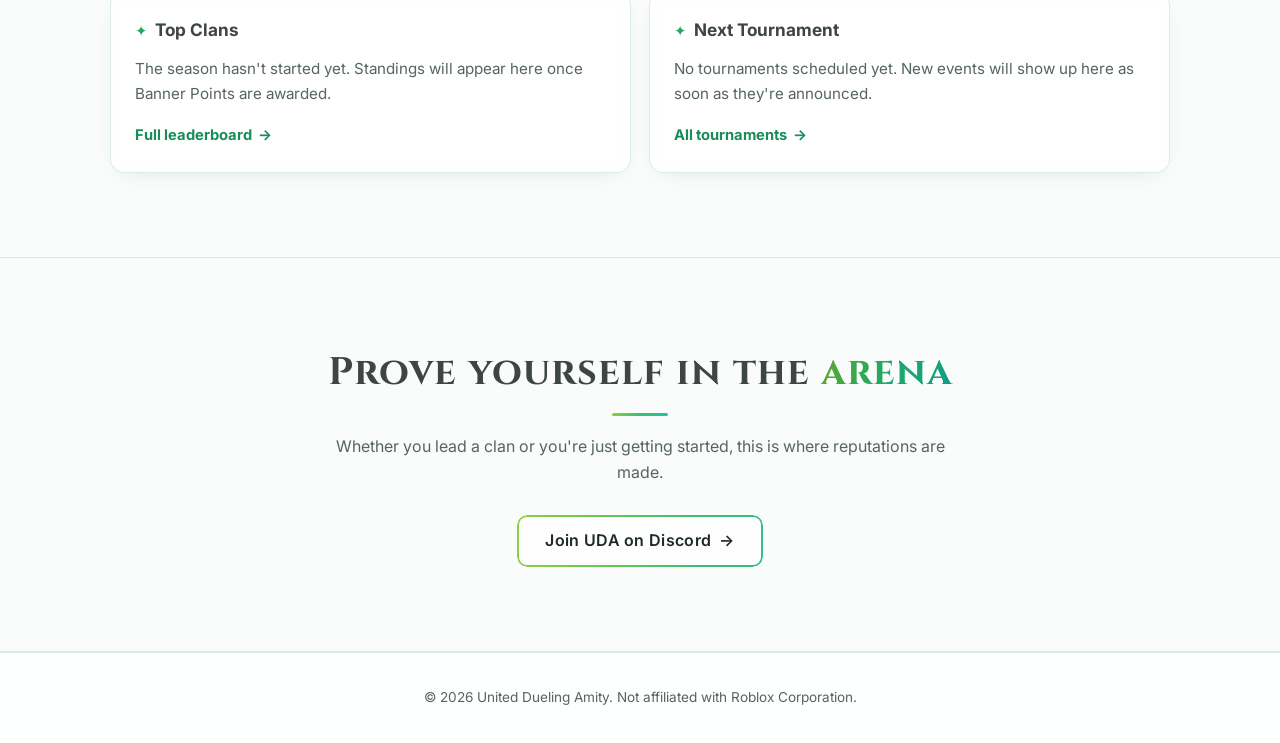
==== commit 7d003842: "Update index.html" ====
--- a/index.html
+++ b/index.html
@@ -10,8 +10,8 @@
 <meta property="og:type" content="website">
 <meta property="og:image" content="https://unitedduelingamity.org/uda-logo.jpg">
 <meta name="theme-color" content="#f6faf7">
-<link rel="icon" type="image/png" href="[data-uri]">
-<link rel="apple-touch-icon" href="[data-uri]">
+<link rel="icon" type="image/png" href="[data-uri]">
+<link rel="apple-touch-icon" href="[data-uri]">
 <link rel="preconnect" href="https://fonts.googleapis.com">
 <link rel="preconnect" href="https://fonts.gstatic.com" crossorigin>
 <link href="https://fonts.googleapis.com/css2?family=Cinzel:wght@500;700;800&family=Inter:wght@400;500;600;700&display=swap" rel="stylesheet">
@@ -33,7 +33,7 @@
 
 <nav>
   <div class="wrap">
-    <a href="./" class="logo"><img src="[data-uri]" alt="" onerror="this.remove()"><span class="grad-text">UDA</span></a>
+    <a href="./" class="logo"><img src="[data-uri]" alt="" onerror="this.remove()"><span class="grad-text">UDA</span></a>
     <button class="menu-btn" aria-label="Menu">&#9776;</button>
     <div class="links">
       <a href="./" data-page="home">Home</a>
@@ -53,7 +53,7 @@
     <div class="eyebrow">Dueling Grounds &middot; Roblox</div>
     <p>The home of competitive Dueling Grounds. The game's biggest clans meet here for official tournaments, clan wars, and ranked battles.</p>
     <div class="btns">
-      <a class="btn btn-primary" href="https://discord.gg/K6JbJSNu7H" target="_blank" rel="noopener">Join the Amity <span class="arrow">&rarr;</span></a>
+      <a class="btn btn-primary" href="https://discord.gg/K6JbJSNu7H" target="_blank" rel="noopener">Join the Organization <span class="arrow">&rarr;</span></a>
       <a class="btn btn-ghost" href="leaderboard.html">View Leaderboard</a>
     </div>
   </div>
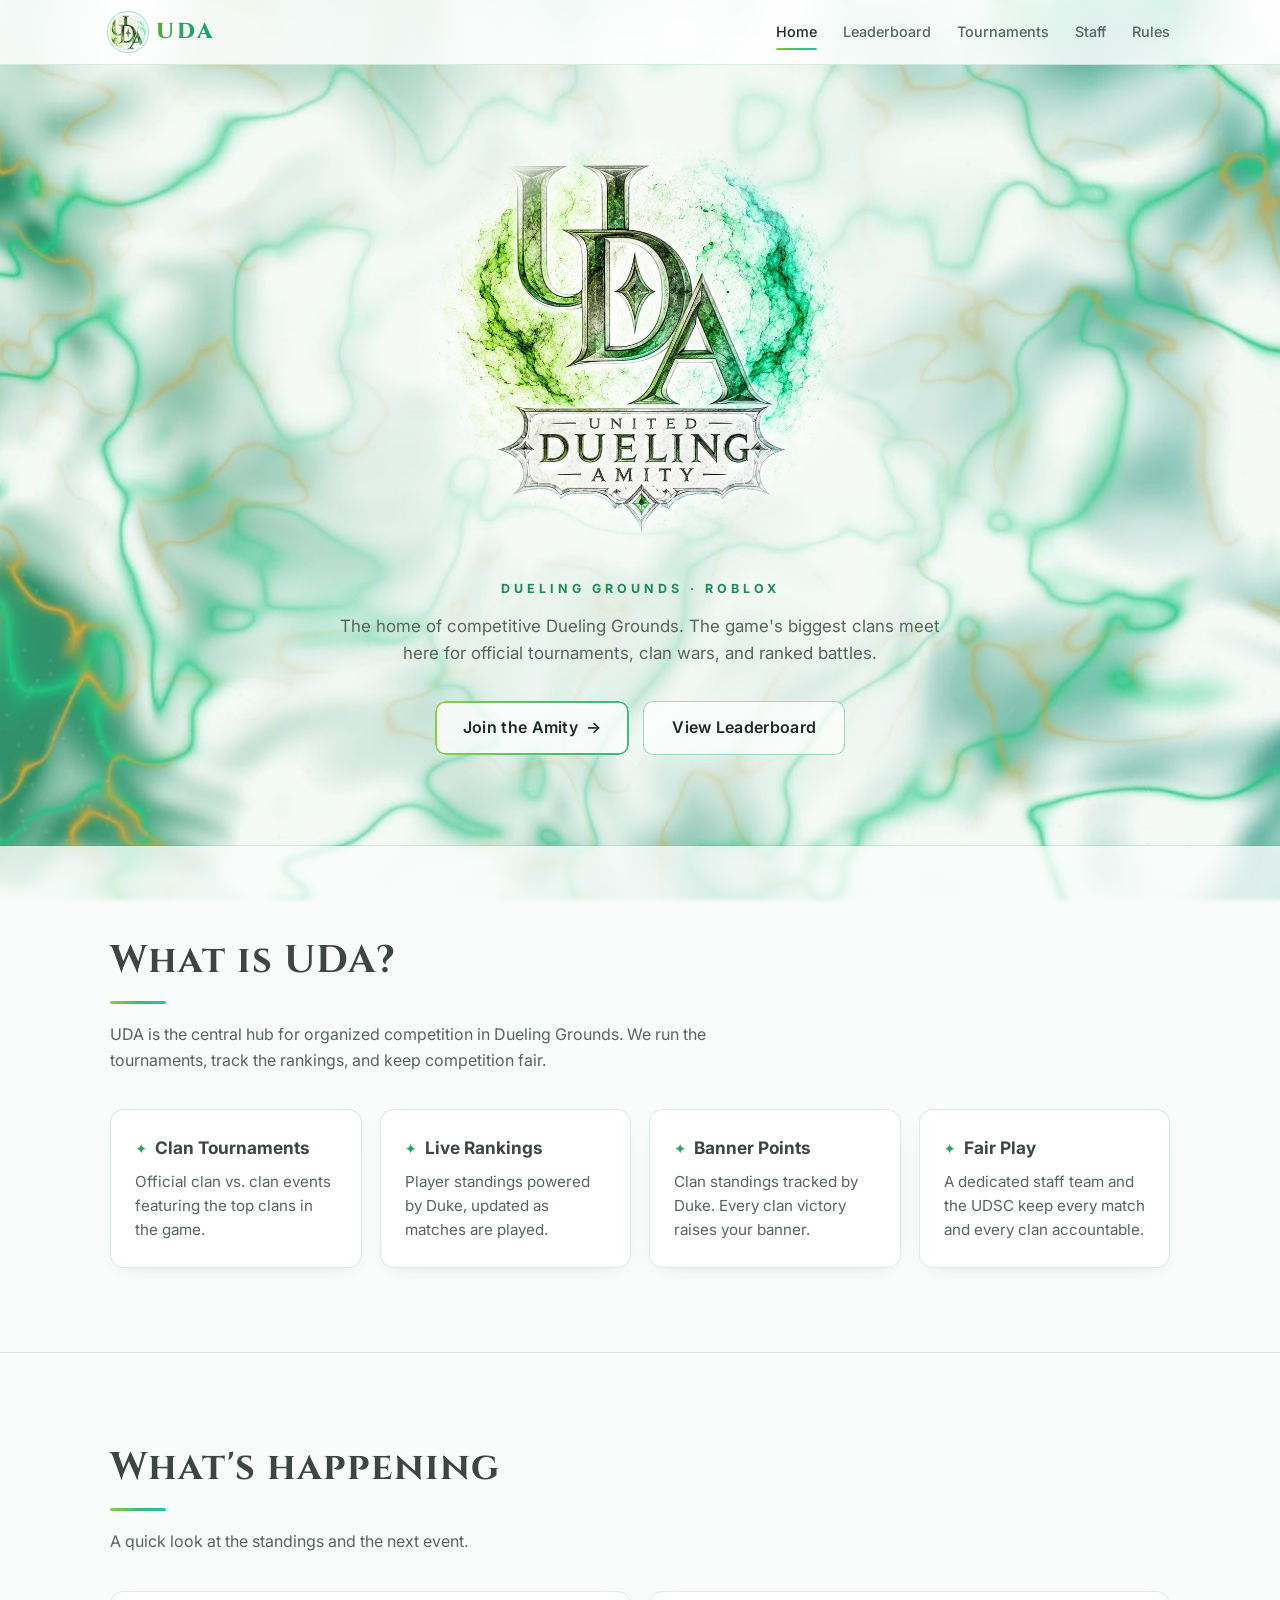
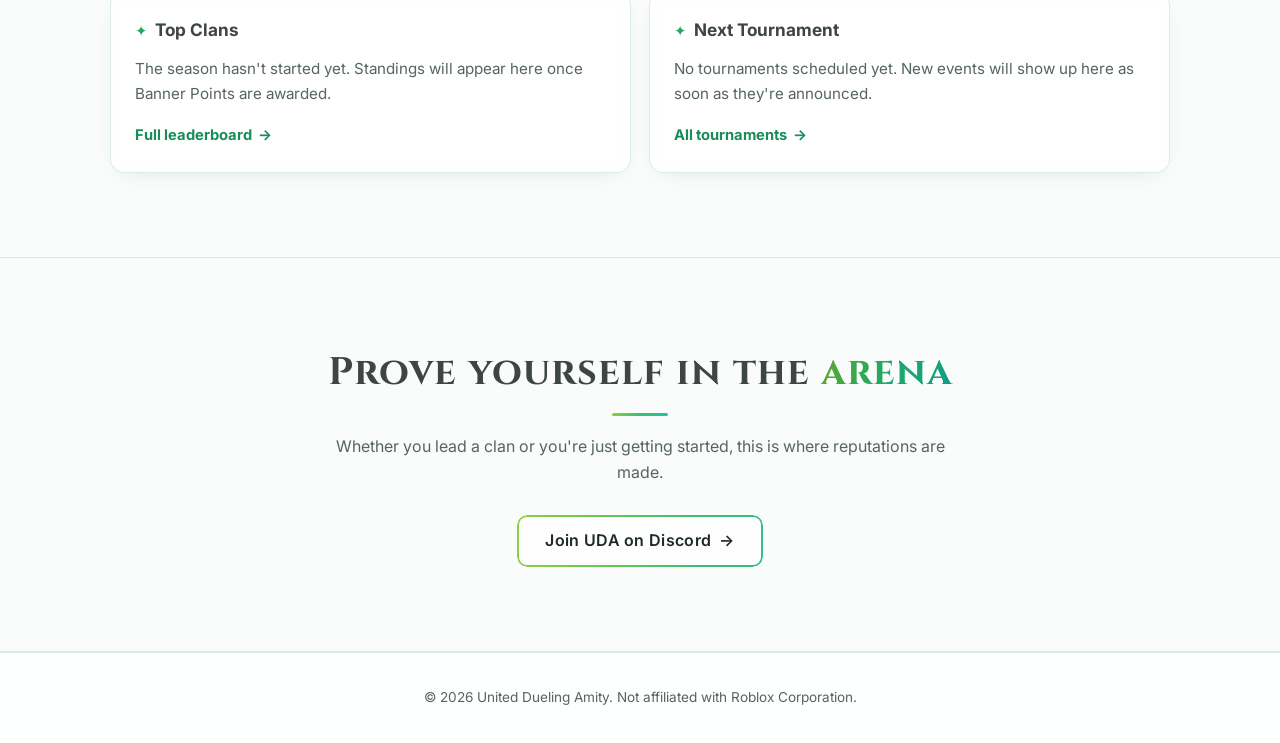
==== commit 7b4de3ec: "Update button text from 'Organization' to 'Amity'" ====
--- a/index.html
+++ b/index.html
@@ -53,7 +53,7 @@
     <div class="eyebrow">Dueling Grounds &middot; Roblox</div>
     <p>The home of competitive Dueling Grounds. The game's biggest clans meet here for official tournaments, clan wars, and ranked battles.</p>
     <div class="btns">
-      <a class="btn btn-primary" href="https://discord.gg/K6JbJSNu7H" target="_blank" rel="noopener">Join the Organization <span class="arrow">&rarr;</span></a>
+      <a class="btn btn-primary" href="https://discord.gg/K6JbJSNu7H" target="_blank" rel="noopener">Join the Amity <span class="arrow">&rarr;</span></a>
       <a class="btn btn-ghost" href="leaderboard.html">View Leaderboard</a>
     </div>
   </div>
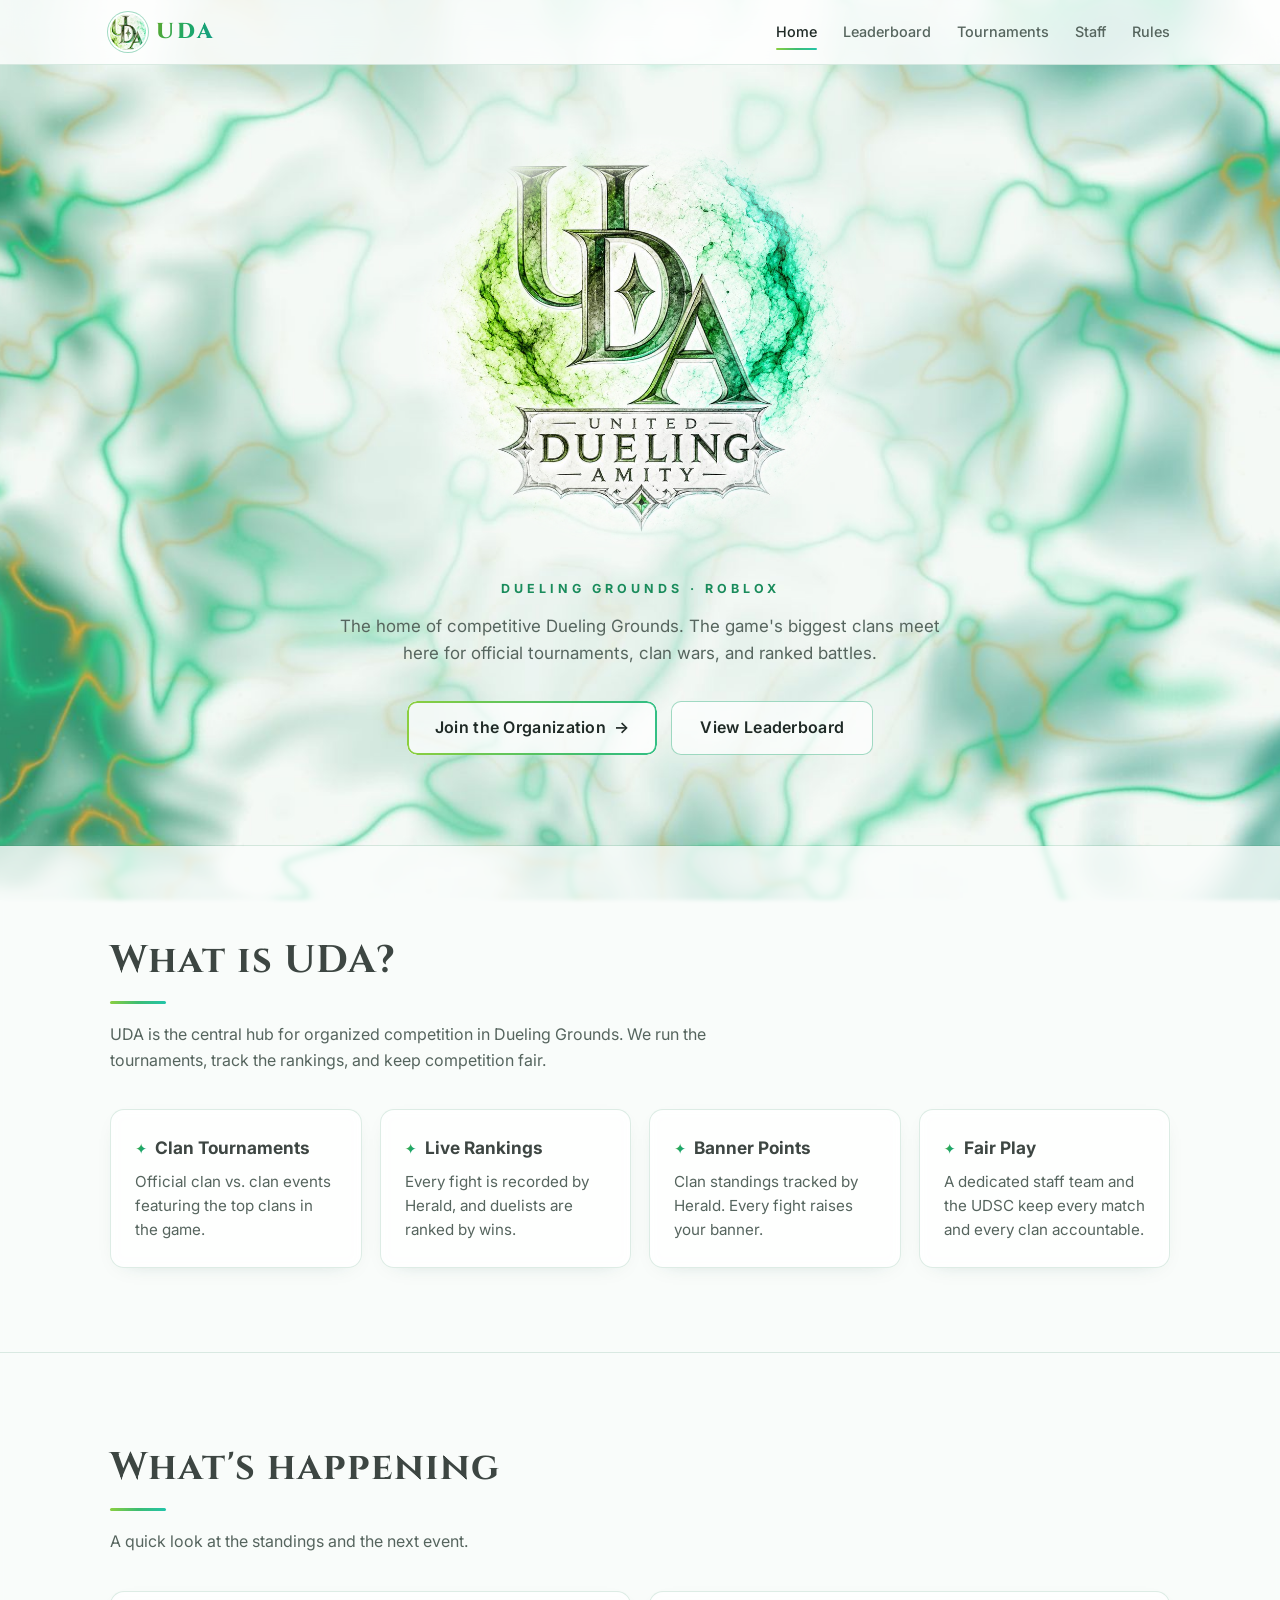
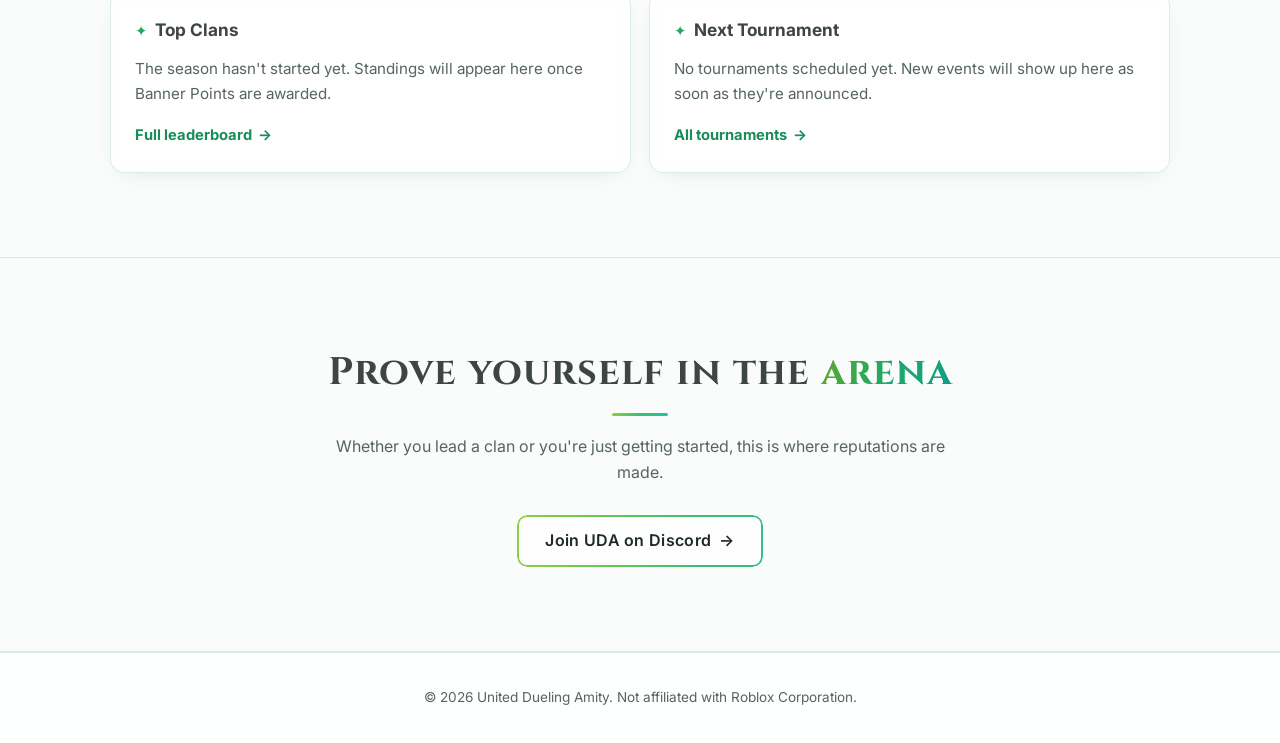
==== commit 2d6200e8: "Update index.html" ====
--- a/index.html
+++ b/index.html
@@ -53,7 +53,7 @@
     <div class="eyebrow">Dueling Grounds &middot; Roblox</div>
     <p>The home of competitive Dueling Grounds. The game's biggest clans meet here for official tournaments, clan wars, and ranked battles.</p>
     <div class="btns">
-      <a class="btn btn-primary" href="https://discord.gg/K6JbJSNu7H" target="_blank" rel="noopener">Join the Amity <span class="arrow">&rarr;</span></a>
+      <a class="btn btn-primary" href="https://discord.gg/K6JbJSNu7H" target="_blank" rel="noopener">Join the Organization <span class="arrow">&rarr;</span></a>
       <a class="btn btn-ghost" href="leaderboard.html">View Leaderboard</a>
     </div>
   </div>
@@ -66,8 +66,8 @@
     <p class="sub">UDA is the central hub for organized competition in Dueling Grounds. We run the tournaments, track the rankings, and keep competition fair.</p>
     <div class="grid">
       <div class="card"><h3>Clan Tournaments</h3><p>Official clan vs. clan events featuring the top clans in the game.</p></div>
-      <div class="card"><h3>Live Rankings</h3><p>Player standings powered by Duke, updated as matches are played.</p></div>
-      <div class="card"><h3>Banner Points</h3><p>Clan standings tracked by Duke. Every clan victory raises your banner.</p></div>
+      <div class="card"><h3>Live Rankings</h3><p>Every fight is recorded by Herald, and duelists are ranked by wins.</p></div>
+      <div class="card"><h3>Banner Points</h3><p>Clan standings tracked by Herald. Every fight raises your banner.</p></div>
       <div class="card"><h3>Fair Play</h3><p>A dedicated staff team and the UDSC keep every match and every clan accountable.</p></div>
     </div>
   </div>
--- a/style.css
+++ b/style.css
@@ -226,6 +226,8 @@
 td.score { text-align: right; font-weight: 700; color: var(--stone); font-variant-numeric: tabular-nums; }
 th.score { text-align: right; }
 .r1 { color: #c18a1c !important; } .r2 { color: #7f8a85 !important; } .r3 { color: #a8693a !important; }
+td .sub { display: block; font-size: .8rem; color: var(--muted); font-weight: 500; }
+td.empty-row { text-align: center; color: var(--muted); padding: 28px 18px; }
 .note { color: var(--muted); font-size: 0.82rem; margin-top: 12px; }
 
 /* Tournaments */
@@ -242,6 +244,9 @@
   border-radius: 999px; background: rgba(40, 180, 110, 0.12); color: var(--deep); margin-bottom: 6px;
 }
 .event h3::before { content: none; }
+.result-line { margin-top: 4px; }
+.result-line span { color: var(--muted); }
+.result-line strong { color: var(--stone); }
 
 .empty {
   text-align: center; padding: 44px 24px;
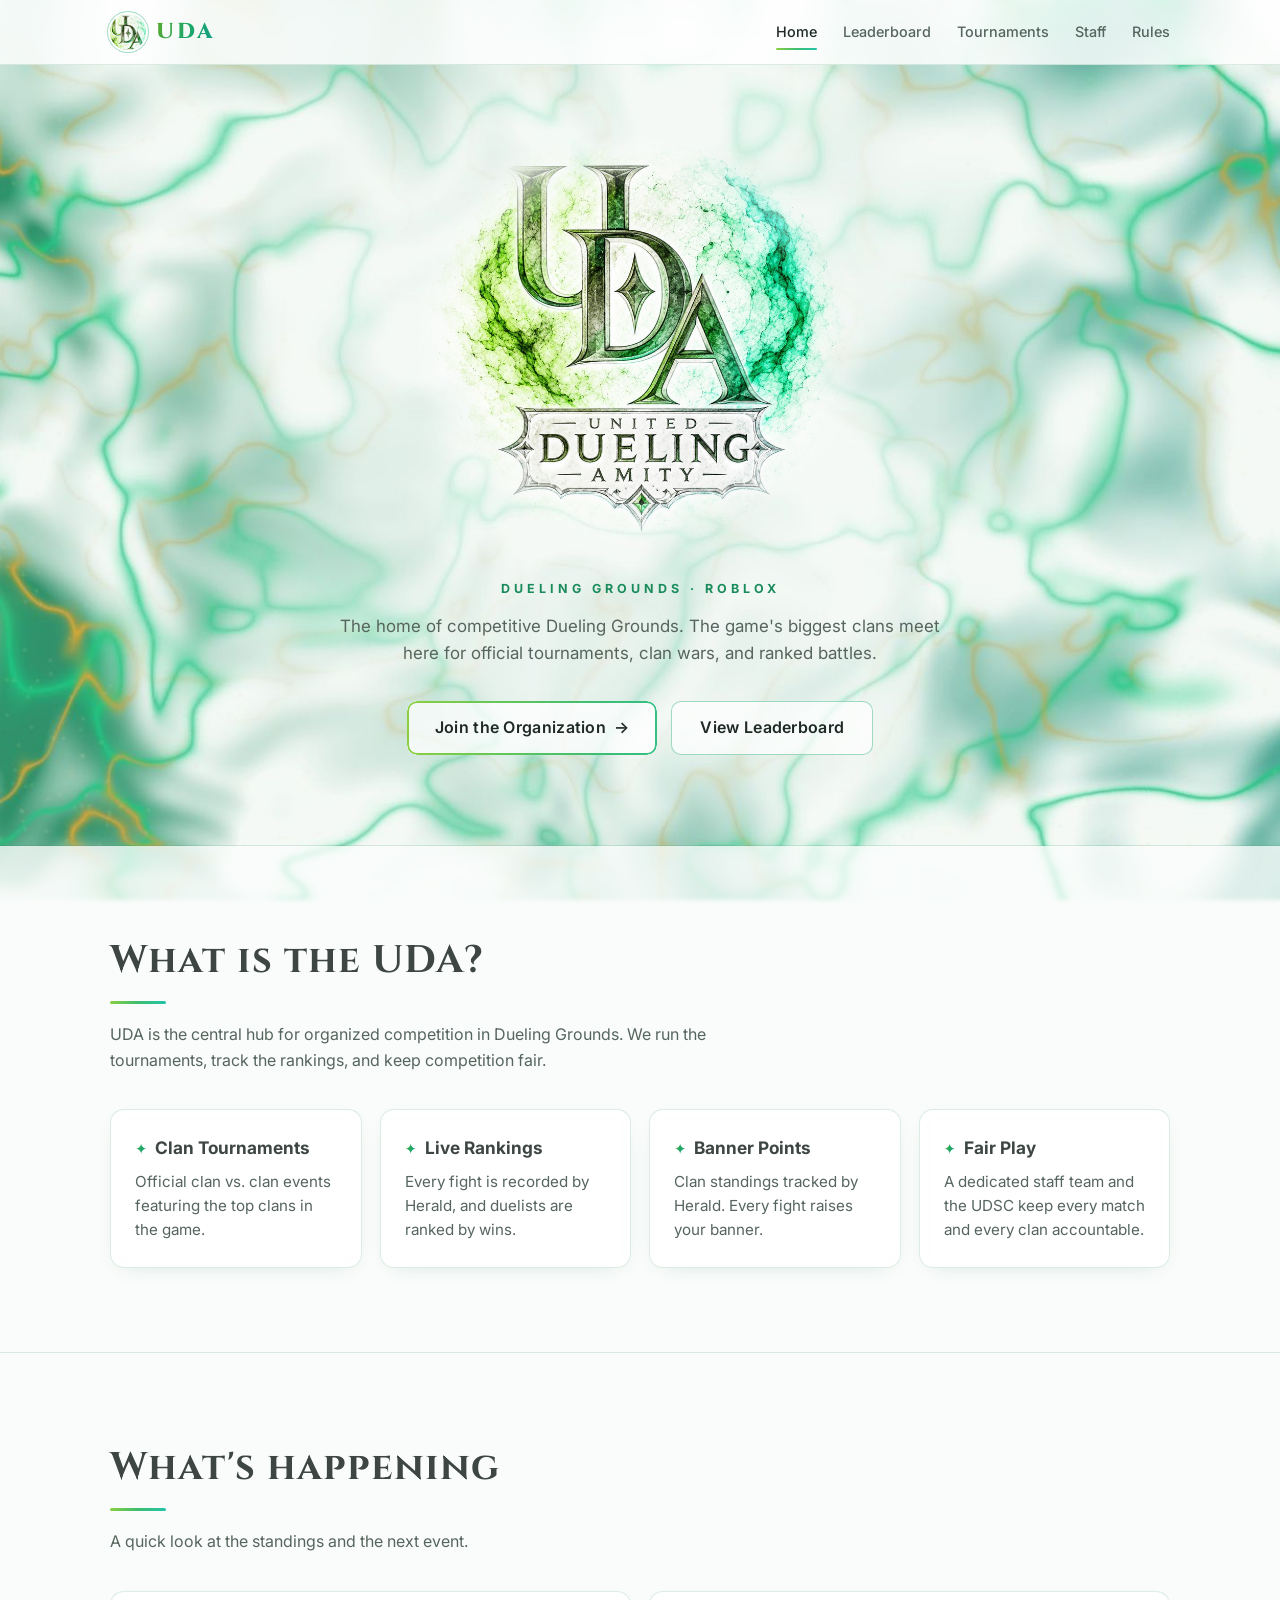
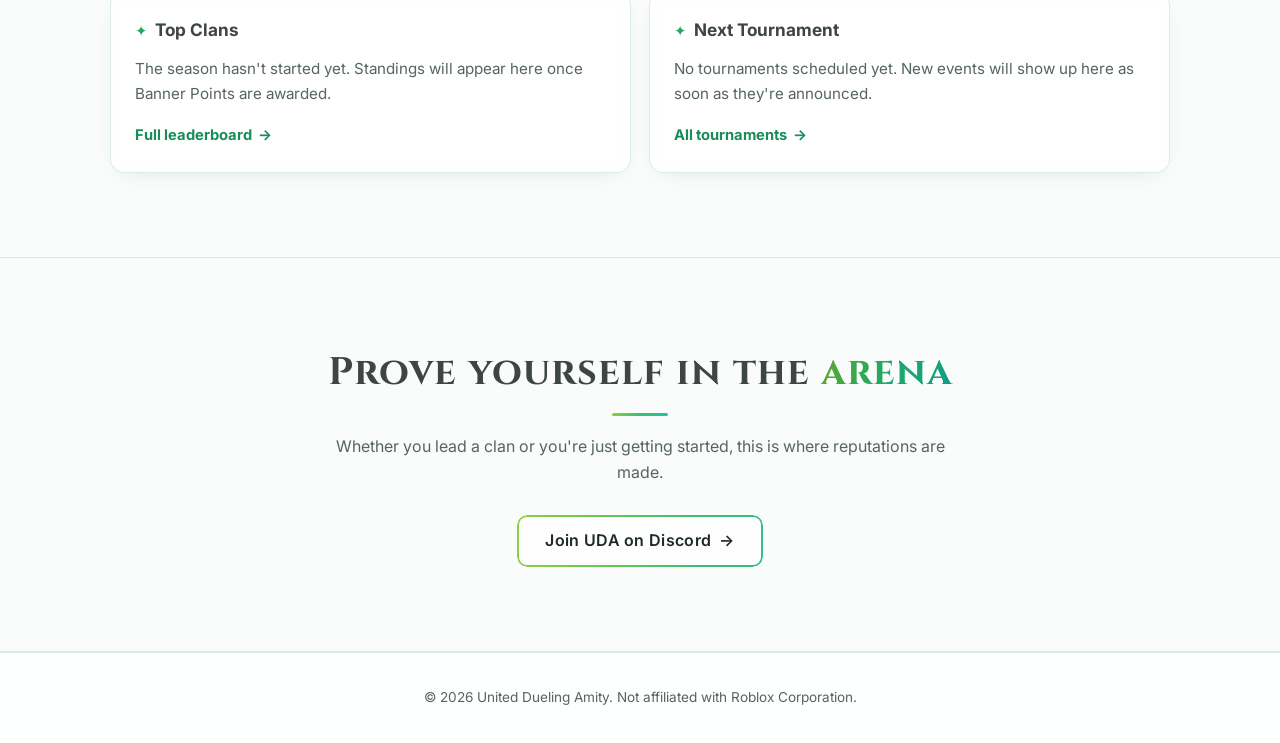
==== commit aef17ead: "Update heading from 'What is UDA?' to 'What is the UDA?'" ====
--- a/index.html
+++ b/index.html
@@ -61,7 +61,7 @@
 
 <section id="about">
   <div class="wrap reveal">
-    <h2>What is UDA?</h2>
+    <h2>What is the UDA?</h2>
     <div class="divider"></div>
     <p class="sub">UDA is the central hub for organized competition in Dueling Grounds. We run the tournaments, track the rankings, and keep competition fair.</p>
     <div class="grid">
--- a/style.css
+++ b/style.css
@@ -351,4 +351,4 @@
 @media (prefers-reduced-motion: reduce) {
   *, *::before, *::after { animation: none !important; transition: none !important; }
   .reveal { opacity: 1; transform: none; }
-}
+}
